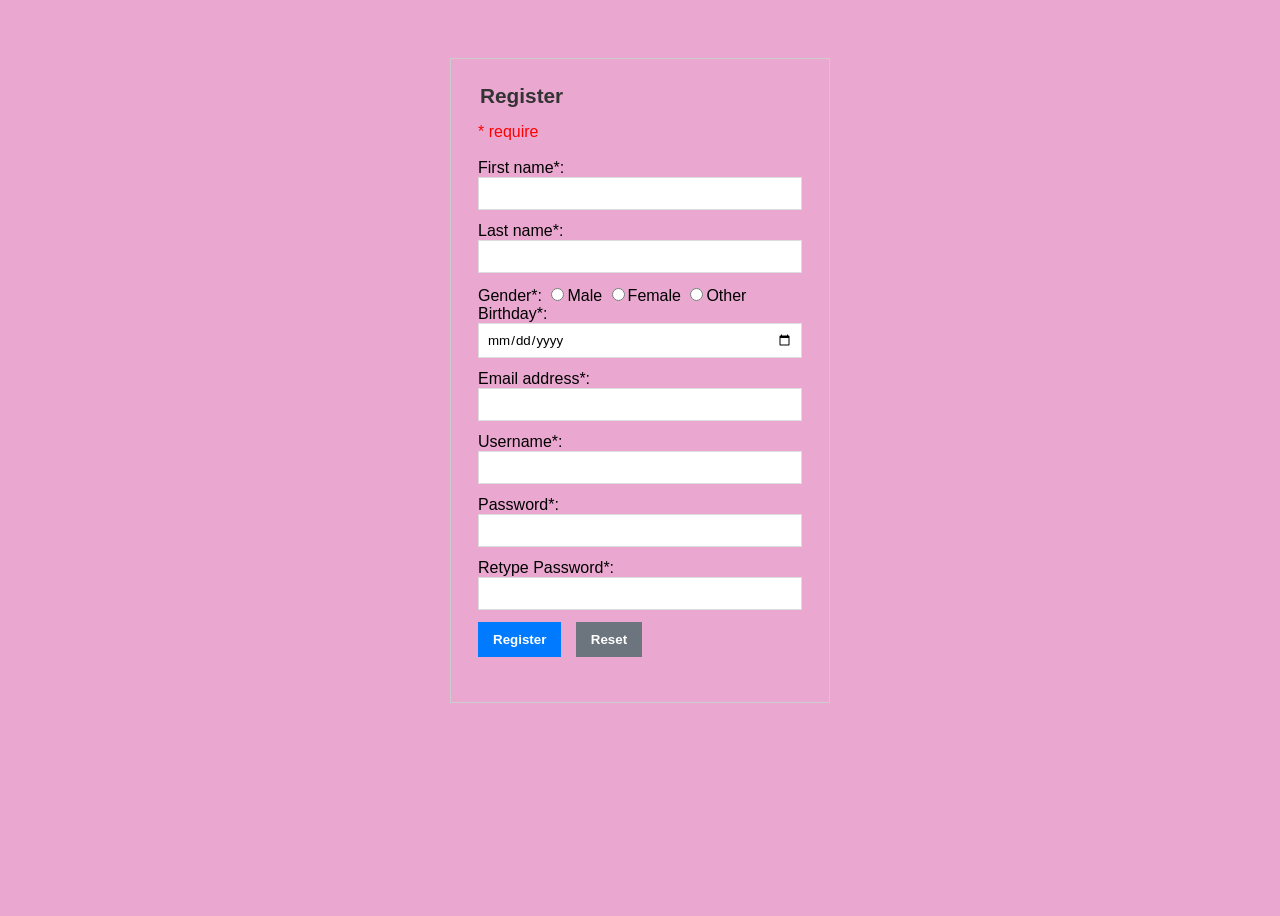
==== index.html @ 1af05a94 "Rename register.html to index.html" ====
<!DOCTYPE html>
<html>
<head>
	<meta charset='utf-8'>
	<meta http-equiv='X-UA-Compatible' content='IE=edge'>
	<title>Page Title</title>
	<meta name='viewport' content='width=device-width, initial-scale=1'>
	<link rel='stylesheet' type='text/css' media='screen' href='main.css'>
	<script src='register.js'></script>
</head>
<body>
	<form name="myRegister" id="myRegister" action="login.html">
		<fieldset>
			<legend>Register</legend>
			<span>* require</span> <br>
			<span id="errormsg"></span> <br>
			First name*: 
			<input type="text" name="firstname" required>
			Last name*: 
			<input type="text" name="lastname" >
			<br>
			Gender*: 
			<input type="radio" name="gender" value="male" >Male
			<input type="radio" name="gender" value="female" >Female
			<input type="radio" name="gender" value="female" >Other
			<br>
			Birthday*: 
			<input type="date" name="bday" value="" >
			<br>
			Email address*: 
			<input type="email" name="email" >
			<br>
			Username*: 
			<input type="text" name="username" >
			<br>
			Password*: 
			<input type="password" name="password" required>
			<br>
			Retype Password*: 
			<input type="password" name="password" required>
			<br>
			<input type="submit" value="Register">
			<input type="reset" value="Reset">
		</fieldset>
	</form>
</body>
</html>
---- main.css ----
* {
    box-sizing: border-box;
    font-family: Arial, sans-serif;
}

body {
    background-color: #eaa8d0; 
    display: flex;
    justify-content: center; 
    align-items: flex-start; 
    padding-top: 50px; 
    min-height: 100vh;
}

form {
    background-color: #eaa8d0;
    padding: 25px;
    border: 1px solid #ccc; 
    width: 100%;
    max-width: 380px; 
}


fieldset {
    border: none;
    padding: 0;
    margin-bottom: 20px;
}

legend {
    font-size: 1.3em;
    font-weight: bold;
    color: #333;
    margin-bottom: 15px;
}


input[type="text"],
input[type="password"],
input[type="email"],
input[type="date"] {
    width: 100%;
    padding: 8px;
    margin-bottom: 12px; 
    border: 1px solid #ddd;
}


input[type="submit"],
input[type="reset"] {
    padding: 10px 15px;
    border: none;
    cursor: pointer;
    font-weight: bold;
    margin-right: 10px;
}


input[type="submit"] {
    background-color: #007bff;
    color: white;
}

input[type="submit"]:hover {
    background-color: #0056b3;
}

input[type="reset"] {
    background-color: #6c757d; 
    color: white;
}
span {
    color: red; 
}
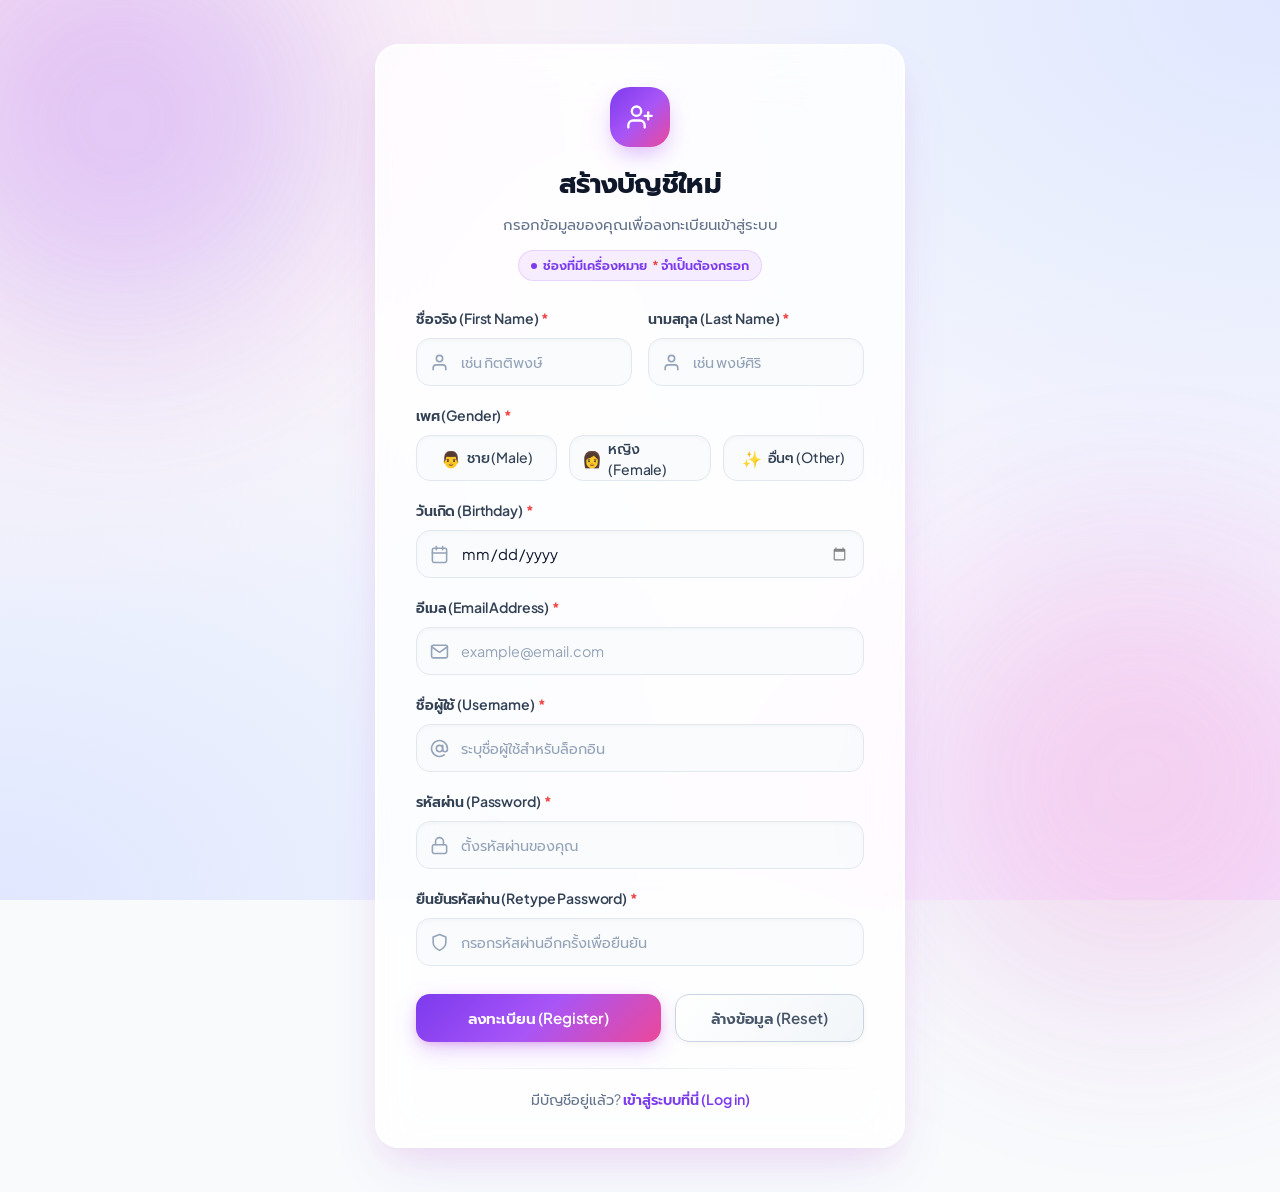
==== commit ccf9da37: "Update" ====
--- a/index.html
+++ b/index.html
@@ -1,47 +1,184 @@
 <!DOCTYPE html>
-<html>
+<html lang="th">
 <head>
 	<meta charset='utf-8'>
 	<meta http-equiv='X-UA-Compatible' content='IE=edge'>
-	<title>Page Title</title>
+	<title>ลงทะเบียนผู้ใช้ใหม่ | Register Account</title>
 	<meta name='viewport' content='width=device-width, initial-scale=1'>
+	<meta name="description" content="หน้าลงทะเบียนผู้ใช้งานใหม่ ระบบสมาชิกพรีเมียม สวยงาม ทันสมัย">
+	<!-- Google Fonts -->
+	<link rel="preconnect" href="https://fonts.googleapis.com">
+	<link rel="preconnect" href="https://fonts.gstatic.com" crossorigin>
+	<link href="https://fonts.googleapis.com/css2?family=Plus+Jakarta+Sans:wght@400;500;600;700&family=Prompt:wght@300;400;500;600;700&display=swap" rel="stylesheet">
 	<link rel='stylesheet' type='text/css' media='screen' href='main.css'>
 	<script src='register.js'></script>
 </head>
 <body>
-	<form name="myRegister" id="myRegister" action="login.html">
-		<fieldset>
-			<legend>Register</legend>
-			<span>* require</span> <br>
-			<span id="errormsg"></span> <br>
-			First name*: 
-			<input type="text" name="firstname" required>
-			Last name*: 
-			<input type="text" name="lastname" >
-			<br>
-			Gender*: 
-			<input type="radio" name="gender" value="male" >Male
-			<input type="radio" name="gender" value="female" >Female
-			<input type="radio" name="gender" value="female" >Other
-			<br>
-			Birthday*: 
-			<input type="date" name="bday" value="" >
-			<br>
-			Email address*: 
-			<input type="email" name="email" >
-			<br>
-			Username*: 
-			<input type="text" name="username" >
-			<br>
-			Password*: 
-			<input type="password" name="password" required>
-			<br>
-			Retype Password*: 
-			<input type="password" name="password" required>
-			<br>
-			<input type="submit" value="Register">
-			<input type="reset" value="Reset">
-		</fieldset>
-	</form>
+	<main class="page-wrapper">
+		<form name="myRegister" id="myRegister" action="login.html" method="get">
+			<fieldset>
+				<!-- Form Header -->
+				<header class="form-header">
+					<div class="header-icon-wrapper" aria-hidden="true">
+						<svg viewBox="0 0 24 24" fill="none" stroke="currentColor" stroke-width="2" stroke-linecap="round" stroke-linejoin="round">
+							<path d="M16 21v-2a4 4 0 0 0-4-4H6a4 4 0 0 0-4 4v2"></path>
+							<circle cx="9" cy="7" r="4"></circle>
+							<line x1="19" y1="8" x2="19" y2="14"></line>
+							<line x1="22" y1="11" x2="16" y2="11"></line>
+						</svg>
+					</div>
+					<legend>สร้างบัญชีใหม่</legend>
+					<p class="form-subtitle">กรอกข้อมูลของคุณเพื่อลงทะเบียนเข้าสู่ระบบ</p>
+					<div class="required-info-badge">
+						<span class="badge-dot"></span>
+						<span>ช่องที่มีเครื่องหมาย <span class="req-star">*</span> จำเป็นต้องกรอก</span>
+					</div>
+				</header>
+
+				<!-- Error Message Box (Handled by register.js) -->
+				<div id="errormsg" role="alert"></div>
+
+				<!-- First Name & Last Name (Responsive 2 Columns) -->
+				<div class="form-row">
+					<div class="form-group">
+						<label for="firstname">ชื่อจริง (First Name)<span class="req-star">*</span></label>
+						<div class="input-control">
+							<span class="input-icon" aria-hidden="true">
+								<svg viewBox="0 0 24 24" fill="none" stroke="currentColor" stroke-width="2" stroke-linecap="round" stroke-linejoin="round">
+									<path d="M20 21v-2a4 4 0 0 0-4-4H8a4 4 0 0 0-4 4v2"></path>
+									<circle cx="12" cy="7" r="4"></circle>
+								</svg>
+							</span>
+							<input type="text" id="firstname" name="firstname" placeholder="เช่น กิตติพงษ์" required autocomplete="given-name">
+						</div>
+					</div>
+
+					<div class="form-group">
+						<label for="lastname">นามสกุล (Last Name)<span class="req-star">*</span></label>
+						<div class="input-control">
+							<span class="input-icon" aria-hidden="true">
+								<svg viewBox="0 0 24 24" fill="none" stroke="currentColor" stroke-width="2" stroke-linecap="round" stroke-linejoin="round">
+									<path d="M20 21v-2a4 4 0 0 0-4-4H8a4 4 0 0 0-4 4v2"></path>
+									<circle cx="12" cy="7" r="4"></circle>
+								</svg>
+							</span>
+							<input type="text" id="lastname" name="lastname" placeholder="เช่น พงษ์ศิริ" required autocomplete="family-name">
+						</div>
+					</div>
+				</div>
+
+				<!-- Gender Selection -->
+				<div class="form-group">
+					<label>เพศ (Gender)<span class="req-star">*</span></label>
+					<div class="gender-options-grid">
+						<label class="gender-card">
+							<input type="radio" name="gender" value="male" required>
+							<span class="gender-content">
+								<span class="gender-icon">👨</span>
+								<span>ชาย (Male)</span>
+							</span>
+						</label>
+						<label class="gender-card">
+							<input type="radio" name="gender" value="female">
+							<span class="gender-content">
+								<span class="gender-icon">👩</span>
+								<span>หญิง (Female)</span>
+							</span>
+						</label>
+						<label class="gender-card">
+							<input type="radio" name="gender" value="other">
+							<span class="gender-content">
+								<span class="gender-icon">✨</span>
+								<span>อื่นๆ (Other)</span>
+							</span>
+						</label>
+					</div>
+				</div>
+
+				<!-- Birthday -->
+				<div class="form-group">
+					<label for="bday">วันเกิด (Birthday)<span class="req-star">*</span></label>
+					<div class="input-control">
+						<span class="input-icon" aria-hidden="true">
+							<svg viewBox="0 0 24 24" fill="none" stroke="currentColor" stroke-width="2" stroke-linecap="round" stroke-linejoin="round">
+								<rect x="3" y="4" width="18" height="18" rx="2" ry="2"></rect>
+								<line x1="16" y1="2" x2="16" y2="6"></line>
+								<line x1="8" y1="2" x2="8" y2="6"></line>
+								<line x1="3" y1="10" x2="21" y2="10"></line>
+							</svg>
+						</span>
+						<input type="date" id="bday" name="bday" value="" required>
+					</div>
+				</div>
+
+				<!-- Email Address -->
+				<div class="form-group">
+					<label for="email">อีเมล (Email Address)<span class="req-star">*</span></label>
+					<div class="input-control">
+						<span class="input-icon" aria-hidden="true">
+							<svg viewBox="0 0 24 24" fill="none" stroke="currentColor" stroke-width="2" stroke-linecap="round" stroke-linejoin="round">
+								<path d="M4 4h16c1.1 0 2 .9 2 2v12c0 1.1-.9 2-2 2H4c-1.1 0-2-.9-2-2V6c0-1.1.9-2 2-2z"></path>
+								<polyline points="22,6 12,13 2,6"></polyline>
+							</svg>
+						</span>
+						<input type="email" id="email" name="email" placeholder="example@email.com" required autocomplete="email">
+					</div>
+				</div>
+
+				<!-- Username -->
+				<div class="form-group">
+					<label for="username">ชื่อผู้ใช้ (Username)<span class="req-star">*</span></label>
+					<div class="input-control">
+						<span class="input-icon" aria-hidden="true">
+							<svg viewBox="0 0 24 24" fill="none" stroke="currentColor" stroke-width="2" stroke-linecap="round" stroke-linejoin="round">
+								<circle cx="12" cy="12" r="4"></circle>
+								<path d="M16 8v5a3 3 0 0 0 6 0v-1a10 10 0 1 0-3.92 7.94"></path>
+							</svg>
+						</span>
+						<input type="text" id="username" name="username" placeholder="ระบุชื่อผู้ใช้สำหรับล็อกอิน" required autocomplete="username">
+					</div>
+				</div>
+
+				<!-- Password -->
+				<div class="form-group">
+					<label for="password">รหัสผ่าน (Password)<span class="req-star">*</span></label>
+					<div class="input-control">
+						<span class="input-icon" aria-hidden="true">
+							<svg viewBox="0 0 24 24" fill="none" stroke="currentColor" stroke-width="2" stroke-linecap="round" stroke-linejoin="round">
+								<rect x="3" y="11" width="18" height="11" rx="2" ry="2"></rect>
+								<path d="M7 11V7a5 5 0 0 1 10 0v4"></path>
+							</svg>
+						</span>
+						<input type="password" id="password" name="password" placeholder="ตั้งรหัสผ่านของคุณ" required autocomplete="new-password">
+					</div>
+				</div>
+
+				<!-- Retype Password -->
+				<div class="form-group">
+					<label for="retype_password">ยืนยันรหัสผ่าน (Retype Password)<span class="req-star">*</span></label>
+					<div class="input-control">
+						<span class="input-icon" aria-hidden="true">
+							<svg viewBox="0 0 24 24" fill="none" stroke="currentColor" stroke-width="2" stroke-linecap="round" stroke-linejoin="round">
+								<path d="M12 22s8-4 8-10V5l-8-3-8 3v7c0 6 8 10 8 10z"></path>
+							</svg>
+						</span>
+						<input type="password" id="retype_password" name="password" placeholder="กรอกรหัสผ่านอีกครั้งเพื่อยืนยัน" required autocomplete="new-password">
+					</div>
+				</div>
+
+				<!-- Buttons Action Group -->
+				<div class="button-actions-group">
+					<input type="submit" value="ลงทะเบียน (Register)">
+					<input type="reset" value="ล้างข้อมูล (Reset)">
+				</div>
+
+				<!-- Card Footer Link -->
+				<div class="form-footer-divider"></div>
+				<p class="switch-page-prompt">
+					มีบัญชีอยู่แล้ว? <a href="login.html">เข้าสู่ระบบที่นี่ (Log in)</a>
+				</p>
+			</fieldset>
+		</form>
+	</main>
 </body>
 </html>
--- a/main.css
+++ b/main.css
@@ -1,75 +1,707 @@
+/* ==========================================================================
+   Modern & Premium Glassmorphism Design System for Register & Login Forms
+   ========================================================================== */
+
+@import url('https://fonts.googleapis.com/css2?family=Plus+Jakarta+Sans:wght@400;500;600;700&family=Prompt:wght@300;400;500;600;700&display=swap');
+
+:root {
+    /* Color Palette - Vibrant Indigo, Soft Violet & Rose Pastels */
+    --primary: #7c3aed;
+    --primary-hover: #6d28d9;
+    --primary-gradient: linear-gradient(135deg, #7c3aed 0%, #a855f7 50%, #ec4899 100%);
+    --primary-glow: rgba(168, 85, 247, 0.4);
+
+    /* Pastel Purple / Pink Focus Palette */
+    --focus-border: #c084fc;
+    --focus-ring: rgba(192, 132, 252, 0.28);
+    --focus-glow: rgba(236, 72, 153, 0.18);
+
+    /* Reset / Clear Button Gradient */
+    --btn-reset-gradient: linear-gradient(135deg, #ffffff 0%, #f8fafc 50%, #f1f5f9 100%);
+    --btn-reset-border: #cbd5e1;
+    --btn-reset-text: #475569;
+    --btn-reset-hover-gradient: linear-gradient(135deg, #faf5ff 0%, #f3e8ff 100%);
+    --btn-reset-hover-border: #d8b4fe;
+    --btn-reset-hover-text: #7e22ce;
+
+    /* Background Mesh kept as original */
+    --bg-mesh-1: #e0e7ff;
+    --bg-mesh-2: #fae8ff;
+    --bg-mesh-3: #fce7f3;
+    --bg-base: #f8fafc;
+
+    /* Glassmorphism Card Surface */
+    --surface-glass: rgba(255, 255, 255, 0.82);
+    --surface-border: rgba(255, 255, 255, 0.88);
+    --surface-input: rgba(248, 250, 252, 0.78);
+    --surface-input-focus: #ffffff;
+    --input-border: #e2e8f0;
+    --input-border-hover: #cbd5e1;
+
+    --text-primary: #0f172a;
+    --text-secondary: #334155;
+    --text-muted: #64748b;
+    --text-accent: #7c3aed;
+
+    --error-bg: #fef2f2;
+    --error-border: #fecaca;
+    --error-text: #dc2626;
+
+    /* Shadows & Depth */
+    --shadow-card: 
+        0 25px 60px -15px rgba(124, 58, 237, 0.14),
+        0 15px 30px -5px rgba(236, 72, 153, 0.08),
+        0 0 0 1px rgba(255, 255, 255, 0.9) inset,
+        0 2px 4px rgba(0, 0, 0, 0.02);
+    --shadow-card-hover:
+        0 30px 70px -15px rgba(124, 58, 237, 0.2),
+        0 18px 36px -5px rgba(236, 72, 153, 0.12),
+        0 0 0 1px rgba(255, 255, 255, 0.95) inset;
+    
+    --shadow-input-inset: inset 0 2px 4px rgba(0, 0, 0, 0.028);
+    --shadow-input-focus: 
+        0 0 0 4px var(--focus-ring),
+        0 0 18px var(--focus-glow),
+        inset 0 1px 2px rgba(0, 0, 0, 0.01);
+    
+    --shadow-button-primary: 
+        0 8px 24px -4px rgba(168, 85, 247, 0.42),
+        0 3px 8px -2px rgba(236, 72, 153, 0.3);
+    --shadow-button-hover: 
+        0 14px 30px -4px rgba(168, 85, 247, 0.55),
+        0 6px 14px -2px rgba(236, 72, 153, 0.38);
+    --shadow-button-reset:
+        0 2px 6px rgba(0, 0, 0, 0.04);
+    --shadow-button-reset-hover:
+        0 8px 20px -4px rgba(192, 132, 252, 0.28);
+
+    /* Radii & Transitions */
+    --radius-card: 24px;
+    --radius-input: 14px;
+    --radius-pill: 9999px;
+    --transition: all 0.22s cubic-bezier(0.16, 1, 0.3, 1);
+}
+
+/* ==========================================================================
+   Base & Reset
+   ========================================================================== */
 
 * {
+    margin: 0;
+    padding: 0;
     box-sizing: border-box;
-    font-family: Arial, sans-serif;
+    font-family: 'Plus Jakarta Sans', 'Prompt', -apple-system, BlinkMacSystemFont, 'Segoe UI', Roboto, sans-serif;
+    -webkit-font-smoothing: antialiased;
+    -moz-osx-font-smoothing: grayscale;
 }
 
 body {
-    background-color: #eaa8d0; 
+    min-height: 100vh;
     display: flex;
-    justify-content: center; 
-    align-items: flex-start; 
-    padding-top: 50px; 
-    min-height: 100vh;
-}
-
+    justify-content: center;
+    align-items: center;
+    padding: 44px 20px;
+    background-color: var(--bg-base);
+    background-image: 
+        radial-gradient(at 0% 0%, var(--bg-mesh-3) 0px, transparent 50%),
+        radial-gradient(at 100% 0%, var(--bg-mesh-1) 0px, transparent 50%),
+        radial-gradient(at 100% 100%, var(--bg-mesh-2) 0px, transparent 50%),
+        radial-gradient(at 0% 100%, #e0e7ff 0px, transparent 50%);
+    background-attachment: fixed;
+    position: relative;
+    overflow-x: hidden;
+    color: var(--text-primary);
+}
+
+/* Atmospheric Ambient Glowing Orbs */
+body::before,
+body::after {
+    content: '';
+    position: fixed;
+    border-radius: 50%;
+    filter: blur(90px);
+    z-index: 0;
+    pointer-events: none;
+    opacity: 0.65;
+    animation: floatAmbient 18s ease-in-out infinite alternate;
+}
+
+body::before {
+    width: 440px;
+    height: 440px;
+    top: -100px;
+    left: -100px;
+    background: radial-gradient(circle, rgba(168, 85, 247, 0.45) 0%, rgba(99, 102, 241, 0.25) 100%);
+}
+
+body::after {
+    width: 480px;
+    height: 480px;
+    bottom: -120px;
+    right: -100px;
+    background: radial-gradient(circle, rgba(244, 114, 182, 0.4) 0%, rgba(139, 92, 246, 0.2) 100%);
+    animation-delay: -9s;
+}
+
+@keyframes floatAmbient {
+    0% {
+        transform: translate(0, 0) scale(1);
+    }
+    100% {
+        transform: translate(40px, 30px) scale(1.12);
+    }
+}
+
+/* ==========================================================================
+   Page Container & Form Wrapper
+   ========================================================================== */
+
+.page-wrapper {
+    width: 100%;
+    max-width: 530px;
+    position: relative;
+    z-index: 1;
+    animation: fadeInUp 0.45s cubic-bezier(0.16, 1, 0.3, 1);
+}
+
+.page-wrapper.login-mode {
+    max-width: 440px;
+}
+
+/* Main Card Container with Enhanced Glassmorphism & Soft Drop Shadow */
 form {
-    background-color: #eaa8d0;
-    padding: 25px;
-    border: 1px solid #ccc; 
+    background: var(--surface-glass);
+    backdrop-filter: blur(24px) saturate(190%);
+    -webkit-backdrop-filter: blur(24px) saturate(190%);
+    border: 1px solid var(--surface-border);
+    border-radius: var(--radius-card);
+    padding: 42px 40px 36px 40px;
+    box-shadow: var(--shadow-card);
+    transition: var(--transition);
+    position: relative;
     width: 100%;
-    max-width: 380px; 
-}
-
+}
+
+form:hover {
+    box-shadow: var(--shadow-card-hover);
+    border-color: rgba(255, 255, 255, 0.95);
+}
 
 fieldset {
     border: none;
     padding: 0;
+    margin: 0;
+}
+
+/* ==========================================================================
+   Form Header & Typography Hierarchy
+   ========================================================================== */
+
+.form-header {
+    text-align: center;
+    margin-bottom: 28px;
+}
+
+.header-icon-wrapper {
+    width: 60px;
+    height: 60px;
+    margin: 0 auto 16px auto;
+    border-radius: 20px;
+    background: var(--primary-gradient);
+    display: flex;
+    align-items: center;
+    justify-content: center;
+    color: #ffffff;
+    box-shadow: 0 10px 22px -4px var(--primary-glow);
+    transition: var(--transition);
+}
+
+.header-icon-wrapper:hover {
+    transform: scale(1.08) rotate(-4deg);
+    box-shadow: 0 14px 28px -4px var(--primary-glow);
+}
+
+.header-icon-wrapper svg {
+    width: 28px;
+    height: 28px;
+}
+
+legend {
+    font-size: 1.72rem;
+    font-weight: 700;
+    color: var(--text-primary);
+    letter-spacing: -0.025em;
+    margin-bottom: 8px;
+    display: block;
+    width: 100%;
+    text-align: center;
+}
+
+.form-subtitle {
+    font-size: 0.93rem;
+    color: var(--text-muted);
+    line-height: 1.55;
+    margin-bottom: 8px;
+}
+
+/* Badge for requirement info */
+.required-info-badge {
+    display: inline-flex;
+    align-items: center;
+    gap: 6px;
+    background: rgba(168, 85, 247, 0.09);
+    border: 1px solid rgba(168, 85, 247, 0.18);
+    color: var(--primary);
+    font-size: 0.79rem;
+    font-weight: 600;
+    padding: 5px 12px;
+    border-radius: var(--radius-pill);
+    margin-top: 6px;
+}
+
+.badge-dot {
+    width: 6px;
+    height: 6px;
+    border-radius: 50%;
+    background: var(--primary);
+}
+
+/* ==========================================================================
+   Error Alert Message Box (#errormsg)
+   ========================================================================== */
+
+#errormsg {
+    display: none;
+    width: 100%;
+    background-color: var(--error-bg);
+    border: 1px solid var(--error-border);
+    color: var(--error-text);
+    padding: 12px 16px;
+    border-radius: var(--radius-input);
+    font-size: 0.88rem;
+    font-weight: 500;
+    line-height: 1.45;
+    margin-bottom: 22px;
+    align-items: center;
+    gap: 10px;
+    box-shadow: 0 4px 14px rgba(220, 38, 38, 0.08);
+}
+
+/* Display error message automatically when populated with text */
+#errormsg:not(:empty) {
+    display: flex;
+    animation: shakeAlert 0.4s cubic-bezier(0.36, 0.07, 0.19, 0.97) both;
+}
+
+#errormsg::before {
+    content: '⚠️';
+    font-size: 1.05rem;
+    flex-shrink: 0;
+}
+
+@keyframes shakeAlert {
+    10%, 90% { transform: translate3d(-1px, 0, 0); }
+    20%, 80% { transform: translate3d(2px, 0, 0); }
+    30%, 50%, 70% { transform: translate3d(-3px, 0, 0); }
+    40%, 60% { transform: translate3d(3px, 0, 0); }
+}
+
+/* Info Box / Notification for Login query params */
+.info-hint-box {
+    display: flex;
+    align-items: center;
+    gap: 10px;
+    background: rgba(16, 185, 129, 0.08);
+    border: 1px solid rgba(16, 185, 129, 0.25);
+    color: #047857;
+    padding: 12px 16px;
+    border-radius: var(--radius-input);
+    font-size: 0.86rem;
+    font-weight: 500;
+    margin-bottom: 22px;
+}
+
+/* ==========================================================================
+   Form Fields, Inset Shadow & Pastel Glow Focus States
+   ========================================================================== */
+
+.form-group {
     margin-bottom: 20px;
-}
-
-legend {
-    font-size: 1.3em;
-    font-weight: bold;
-    color: #333;
-    margin-bottom: 15px;
-}
-
+    position: relative;
+    text-align: left;
+}
+
+.form-row {
+    display: grid;
+    grid-template-columns: 1fr 1fr;
+    gap: 16px;
+}
+
+label {
+    display: block;
+    font-size: 0.88rem;
+    font-weight: 600;
+    color: var(--text-secondary);
+    margin-bottom: 8px;
+    letter-spacing: -0.01em;
+}
+
+.req-star {
+    color: #ef4444;
+    margin-left: 3px;
+    font-weight: 700;
+}
+
+/* Modern Input Controls with Inset Shadow & Pastel Glow */
+.input-control {
+    position: relative;
+    display: flex;
+    align-items: center;
+    width: 100%;
+}
+
+.input-icon {
+    position: absolute;
+    left: 14px;
+    color: #94a3b8;
+    pointer-events: none;
+    display: flex;
+    align-items: center;
+    justify-content: center;
+    transition: color 0.2s ease;
+    z-index: 2;
+}
+
+.input-icon svg {
+    width: 19px;
+    height: 19px;
+}
 
 input[type="text"],
 input[type="password"],
 input[type="email"],
 input[type="date"] {
     width: 100%;
-    padding: 8px;
-    margin-bottom: 12px; 
-    border: 1px solid #ddd;
-}
-
+    height: 48px;
+    padding: 0 14px 0 44px;
+    font-size: 0.93rem;
+    color: var(--text-primary);
+    background-color: var(--surface-input);
+    border: 1.5px solid var(--input-border);
+    border-radius: var(--radius-input);
+    box-shadow: var(--shadow-input-inset);
+    transition: var(--transition);
+    outline: none;
+}
+
+/* Input when icon is not present */
+.no-icon input[type="text"],
+.no-icon input[type="password"],
+.no-icon input[type="email"],
+.no-icon input[type="date"] {
+    padding-left: 14px;
+}
+
+/* Placeholder styling */
+input::placeholder {
+    color: #94a3b8;
+    font-weight: 400;
+    font-size: 0.9rem;
+}
+
+/* Hover State */
+input[type="text"]:hover,
+input[type="password"]:hover,
+input[type="email"]:hover,
+input[type="date"]:hover {
+    border-color: var(--input-border-hover);
+    background-color: #ffffff;
+    box-shadow: inset 0 1px 2px rgba(0, 0, 0, 0.02);
+}
+
+/* Premium Pastel Violet/Pink Glowing Focus State */
+input[type="text"]:focus,
+input[type="password"]:focus,
+input[type="email"]:focus,
+input[type="date"]:focus {
+    border-color: var(--focus-border);
+    background-color: var(--surface-input-focus);
+    box-shadow: var(--shadow-input-focus);
+    transform: translateY(-1.5px);
+}
+
+.input-control:focus-within .input-icon {
+    color: #a855f7;
+}
+
+/* Date Input Specifics */
+input[type="date"] {
+    cursor: pointer;
+    font-family: inherit;
+    color: var(--text-primary);
+}
+
+input[type="date"]::-webkit-calendar-picker-indicator {
+    cursor: pointer;
+    opacity: 0.6;
+    transition: opacity 0.2s ease;
+    filter: invert(0.2);
+}
+
+input[type="date"]:hover::-webkit-calendar-picker-indicator,
+input[type="date"]:focus::-webkit-calendar-picker-indicator {
+    opacity: 1;
+}
+
+/* ==========================================================================
+   Gender Interactive Cards / Segmented Options
+   ========================================================================== */
+
+.gender-options-grid {
+    display: grid;
+    grid-template-columns: repeat(3, 1fr);
+    gap: 12px;
+}
+
+.gender-card {
+    position: relative;
+    cursor: pointer;
+    margin: 0;
+}
+
+.gender-card input[type="radio"] {
+    position: absolute;
+    opacity: 0;
+    width: 0;
+    height: 0;
+}
+
+.gender-content {
+    display: flex;
+    align-items: center;
+    justify-content: center;
+    gap: 6px;
+    height: 46px;
+    padding: 0 12px;
+    background: var(--surface-input);
+    border: 1.5px solid var(--input-border);
+    border-radius: var(--radius-input);
+    box-shadow: var(--shadow-input-inset);
+    font-size: 0.88rem;
+    font-weight: 500;
+    color: var(--text-secondary);
+    transition: var(--transition);
+    user-select: none;
+}
+
+.gender-card:hover .gender-content {
+    border-color: var(--input-border-hover);
+    background: #ffffff;
+    transform: translateY(-1.5px);
+}
+
+/* Radio Checked State with Pastel Glow */
+.gender-card input[type="radio"]:checked + .gender-content {
+    background: linear-gradient(135deg, rgba(168, 85, 247, 0.12) 0%, rgba(236, 72, 153, 0.08) 100%);
+    border-color: var(--focus-border);
+    color: #6b21a8;
+    font-weight: 600;
+    box-shadow: 0 4px 14px rgba(192, 132, 252, 0.22);
+    transform: translateY(-1.5px);
+}
+
+.gender-icon {
+    font-size: 1rem;
+}
+
+/* ==========================================================================
+   Action Buttons (Register, Login, Reset, Clear) with Gradients & Hover Effects
+   ========================================================================== */
+
+.button-actions-group {
+    display: flex;
+    align-items: center;
+    gap: 14px;
+    margin-top: 28px;
+}
 
 input[type="submit"],
 input[type="reset"] {
-    padding: 10px 15px;
+    height: 48px;
+    padding: 0 22px;
+    border-radius: var(--radius-input);
+    font-size: 0.95rem;
+    font-weight: 600;
+    cursor: pointer;
+    transition: var(--transition);
+    display: inline-flex;
+    align-items: center;
+    justify-content: center;
+    text-align: center;
+    position: relative;
+    outline: none;
+}
+
+/* Primary Button (Register / Login) */
+input[type="submit"] {
+    flex: 1.4;
+    background: var(--primary-gradient);
+    color: #ffffff;
     border: none;
-    cursor: pointer;
-    font-weight: bold;
-    margin-right: 10px;
-}
-
-
-input[type="submit"] {
-    background-color: #007bff;
-    color: white;
+    box-shadow: var(--shadow-button-primary);
+    letter-spacing: -0.01em;
 }
 
 input[type="submit"]:hover {
-    background-color: #0056b3;
-}
-
+    transform: translateY(-3px);
+    box-shadow: var(--shadow-button-hover);
+    filter: brightness(1.04);
+}
+
+input[type="submit"]:active {
+    transform: translateY(-0.5px);
+    box-shadow: var(--shadow-button-primary);
+    filter: brightness(0.98);
+}
+
+/* Secondary Button (Reset / Clear) with Gentle Soft Gradient & Hover Sheen */
 input[type="reset"] {
-    background-color: #6c757d; 
-    color: white;
-}
-span {
-    color: red; 
+    flex: 1;
+    background: var(--btn-reset-gradient);
+    color: var(--btn-reset-text);
+    border: 1.5px solid var(--btn-reset-border);
+    box-shadow: var(--shadow-button-reset);
+}
+
+input[type="reset"]:hover {
+    background: var(--btn-reset-hover-gradient);
+    color: var(--btn-reset-hover-text);
+    border-color: var(--btn-reset-hover-border);
+    transform: translateY(-3px);
+    box-shadow: var(--shadow-button-reset-hover);
+}
+
+input[type="reset"]:active {
+    transform: translateY(-0.5px);
+    box-shadow: none;
+}
+
+/* ==========================================================================
+   Card Footer & Switch Links
+   ========================================================================= */
+
+.form-footer-divider {
+    height: 1px;
+    background: linear-gradient(to right, transparent, rgba(226, 232, 240, 0.85), transparent);
+    margin: 26px 0 20px 0;
+}
+
+.switch-page-prompt {
+    text-align: center;
+    font-size: 0.89rem;
+    color: var(--text-muted);
+}
+
+.switch-page-prompt a {
+    color: var(--primary);
+    font-weight: 600;
+    text-decoration: none;
+    transition: var(--transition);
+    position: relative;
+    padding-bottom: 2px;
+}
+
+.switch-page-prompt a::after {
+    content: '';
+    position: absolute;
+    bottom: 0;
+    left: 0;
+    width: 0;
+    height: 1.5px;
+    background: var(--primary-gradient);
+    transition: width 0.22s ease-in-out;
+}
+
+.switch-page-prompt a:hover {
+    color: #a855f7;
+}
+
+.switch-page-prompt a:hover::after {
+    width: 100%;
+}
+
+/* ==========================================================================
+   Animations
+   ========================================================================== */
+
+@keyframes fadeInUp {
+    from {
+        opacity: 0;
+        transform: translate3d(0, 18px, 0);
+    }
+    to {
+        opacity: 1;
+        transform: translate3d(0, 0, 0);
+    }
+}
+
+/* ==========================================================================
+   Responsive Adaptations (Tablet & Mobile)
+   ========================================================================== */
+
+@media (max-width: 640px) {
+    body {
+        padding: 24px 14px;
+        align-items: flex-start;
+    }
+
+    form {
+        padding: 30px 22px 26px 22px;
+        border-radius: 20px;
+    }
+
+    .form-row {
+        grid-template-columns: 1fr;
+        gap: 0;
+    }
+
+    .gender-options-grid {
+        grid-template-columns: 1fr;
+        gap: 8px;
+    }
+
+    .gender-content {
+        height: 44px;
+        justify-content: flex-start;
+        padding-left: 14px;
+    }
+
+    .button-actions-group {
+        flex-direction: column-reverse;
+        gap: 12px;
+    }
+
+    input[type="submit"],
+    input[type="reset"] {
+        width: 100%;
+        height: 46px;
+    }
+
+    legend {
+        font-size: 1.48rem;
+    }
+}
+
+@media (max-width: 380px) {
+    body {
+        padding: 16px 10px;
+    }
+
+    form {
+        padding: 26px 16px 22px 16px;
+    }
+
+    legend {
+        font-size: 1.35rem;
+    }
 }
